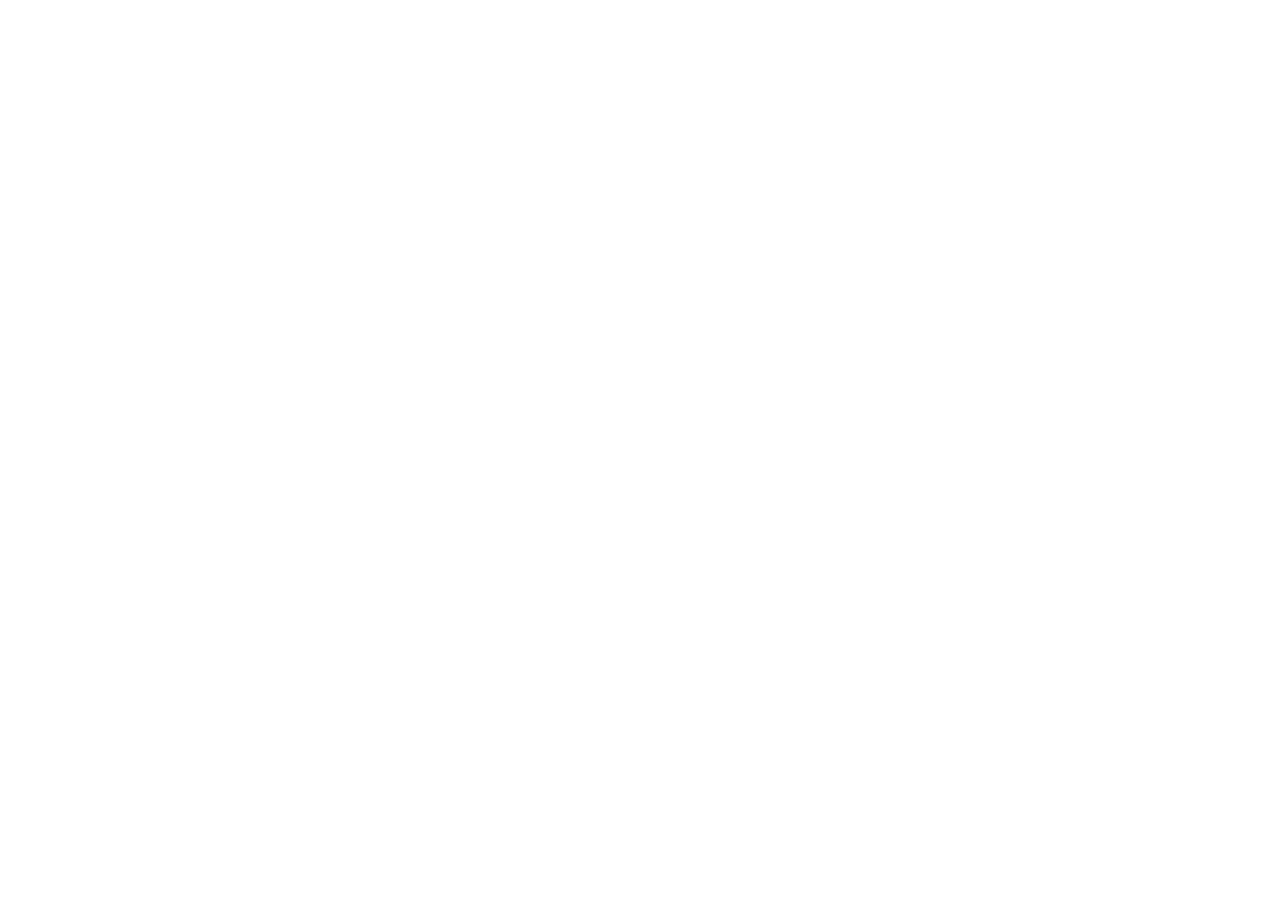
==== index.html @ 4b65d57a "Init" ====
<html>

<head>
    <title>Rust + WebAssembly (without a bundler)</title>
    <meta content="text/html;charset=utf-8" http-equiv="Content-Type" />
</head>

<body>
    <!-- Note the usage of `type=module` here as this is an ES6 module -->
    <script type="module" src="./index.js"></script>
</body>

</html>
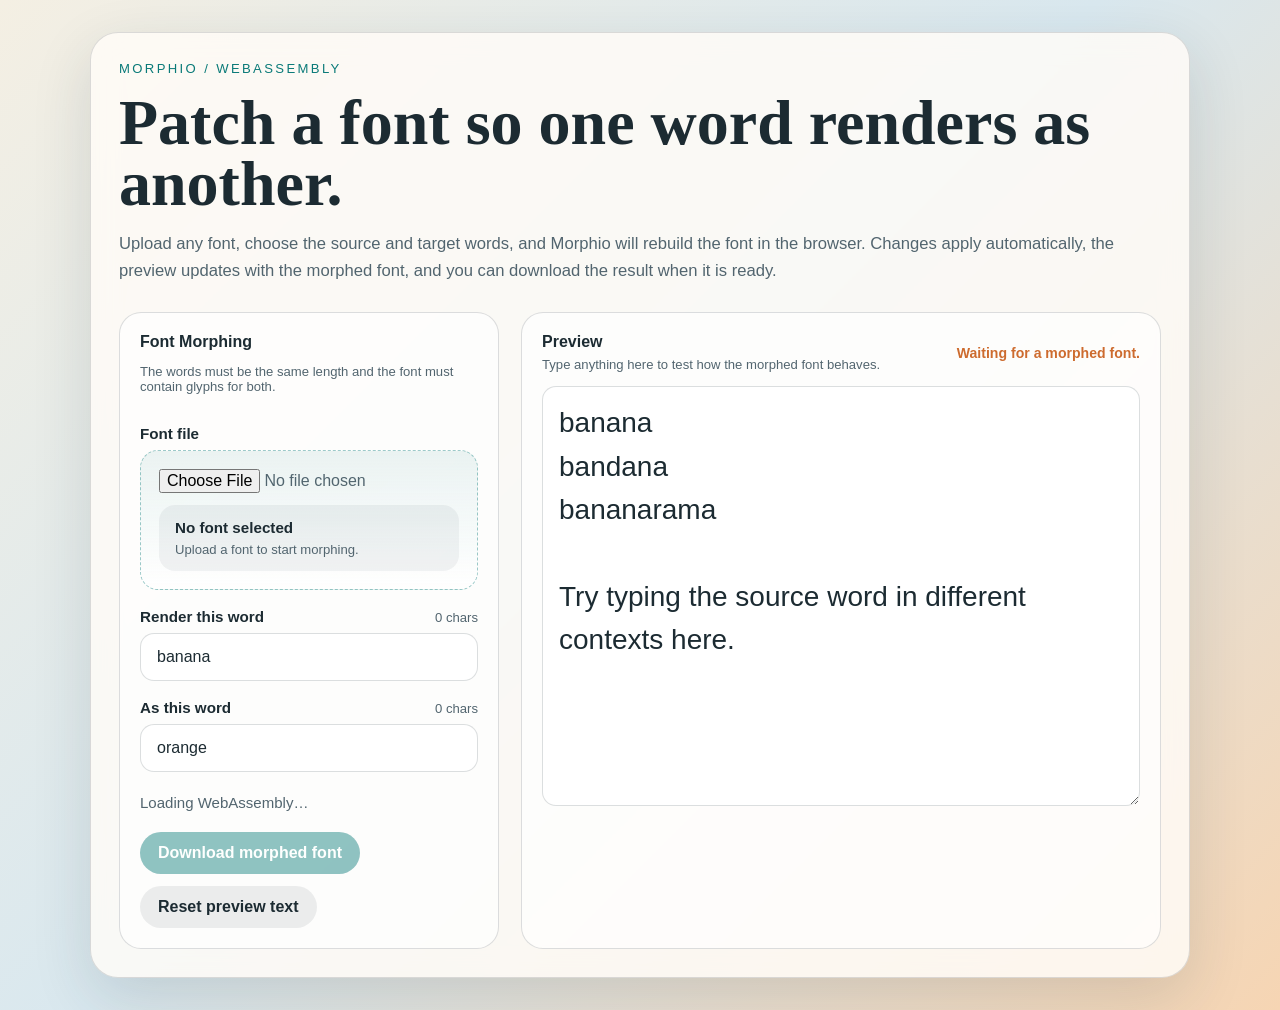
==== commit 80d0a9f7: "feat: Web" ====
--- a/index.html
+++ b/index.html
@@ -1,13 +1,420 @@
-<html>
-
-<head>
-    <title>Rust + WebAssembly (without a bundler)</title>
-    <meta content="text/html;charset=utf-8" http-equiv="Content-Type" />
-</head>
-
-<body>
-    <!-- Note the usage of `type=module` here as this is an ES6 module -->
-    <script type="module" src="./index.js"></script>
-</body>
-
+<!doctype html>
+<html lang="en">
+    <head>
+        <meta charset="utf-8" />
+        <meta name="viewport" content="width=device-width, initial-scale=1" />
+        <title>Morphio</title>
+        <style>
+            :root {
+                --bg: linear-gradient(
+                    135deg,
+                    #f4efe3 0%,
+                    #d9e8ef 48%,
+                    #f6d5b3 100%
+                );
+                --panel: rgba(255, 252, 247, 0.84);
+                --panel-border: rgba(37, 52, 61, 0.16);
+                --text: #1c2b32;
+                --muted: #52656f;
+                --accent: #0a7a78;
+                --accent-strong: #065a59;
+                --warm: #cd6b2e;
+                --shadow: 0 20px 60px rgba(34, 50, 57, 0.14);
+            }
+
+            * {
+                box-sizing: border-box;
+            }
+
+            body {
+                margin: 0;
+                min-height: 100vh;
+                font-family: "IBM Plex Sans", "Segoe UI", sans-serif;
+                color: var(--text);
+                background: var(--bg);
+            }
+
+            .page {
+                width: min(1100px, calc(100vw - 32px));
+                margin: 32px auto;
+                padding: 28px;
+                border: 1px solid var(--panel-border);
+                border-radius: 28px;
+                background: var(--panel);
+                box-shadow: var(--shadow);
+                backdrop-filter: blur(14px);
+            }
+
+            .hero {
+                display: grid;
+                gap: 16px;
+                margin-bottom: 28px;
+            }
+
+            .eyebrow {
+                margin: 0;
+                font-size: 0.82rem;
+                letter-spacing: 0.18em;
+                text-transform: uppercase;
+                color: var(--accent);
+            }
+
+            h1 {
+                margin: 0;
+                font-size: clamp(2.4rem, 5vw, 4.5rem);
+                line-height: 0.96;
+                font-family: "Iowan Old Style", "Palatino Linotype", serif;
+                font-weight: 700;
+            }
+
+            .summary {
+                margin: 0;
+                font-size: 1.04rem;
+                line-height: 1.6;
+                color: var(--muted);
+            }
+
+            .grid {
+                display: grid;
+                grid-template-columns: minmax(280px, 380px) minmax(0, 1fr);
+                gap: 22px;
+            }
+
+            .card {
+                border: 1px solid var(--panel-border);
+                border-radius: 22px;
+                background: rgba(255, 255, 255, 0.62);
+                padding: 20px;
+                min-width: 0;
+            }
+
+            .controls {
+                display: grid;
+                gap: 18px;
+            }
+
+            .section-title {
+                margin: 0 0 6px;
+                font-size: 1rem;
+                font-weight: 700;
+            }
+
+            .field {
+                display: grid;
+                gap: 8px;
+            }
+
+            .label-row {
+                display: flex;
+                justify-content: space-between;
+                align-items: baseline;
+                gap: 12px;
+            }
+
+            label {
+                font-size: 0.95rem;
+                font-weight: 600;
+            }
+
+            .hint {
+                font-size: 0.82rem;
+                color: var(--muted);
+            }
+
+            input[type="text"],
+            textarea {
+                width: 100%;
+                border: 1px solid rgba(32, 49, 56, 0.16);
+                border-radius: 14px;
+                padding: 14px 16px;
+                background: rgba(255, 255, 255, 0.92);
+                color: var(--text);
+                font: inherit;
+            }
+
+            input[type="text"]:focus,
+            textarea:focus {
+                outline: 2px solid rgba(10, 122, 120, 0.22);
+                border-color: rgba(10, 122, 120, 0.5);
+            }
+
+            .file-picker {
+                position: relative;
+                display: grid;
+                gap: 12px;
+                padding: 18px;
+                border: 1px dashed rgba(10, 122, 120, 0.4);
+                border-radius: 18px;
+                background: linear-gradient(
+                    180deg,
+                    rgba(10, 122, 120, 0.08),
+                    rgba(255, 255, 255, 0.8)
+                );
+            }
+
+            .file-picker input[type="file"] {
+                width: 100%;
+                font: inherit;
+                color: var(--muted);
+            }
+
+            .meta {
+                display: grid;
+                gap: 6px;
+                padding: 14px 16px;
+                border-radius: 16px;
+                background: rgba(13, 35, 44, 0.05);
+            }
+
+            .meta strong {
+                font-size: 0.95rem;
+            }
+
+            .status {
+                display: flex;
+                align-items: center;
+                gap: 10px;
+                min-height: 24px;
+                font-size: 0.94rem;
+                color: var(--muted);
+            }
+
+            .status[data-state="error"] {
+                color: #a23819;
+            }
+
+            .status[data-state="ready"] {
+                color: var(--accent-strong);
+            }
+
+            .spinner {
+                width: 16px;
+                height: 16px;
+                border: 2px solid rgba(10, 122, 120, 0.18);
+                border-top-color: var(--accent);
+                border-radius: 50%;
+                animation: spin 0.8s linear infinite;
+                display: none;
+            }
+
+            .status[data-busy="true"] .spinner {
+                display: inline-block;
+            }
+
+            .actions {
+                display: flex;
+                gap: 12px;
+                flex-wrap: wrap;
+            }
+
+            button {
+                appearance: none;
+                border: none;
+                border-radius: 999px;
+                padding: 12px 18px;
+                font: inherit;
+                font-weight: 700;
+                cursor: pointer;
+                transition:
+                    transform 120ms ease,
+                    opacity 120ms ease,
+                    background-color 120ms ease;
+            }
+
+            button:hover:not(:disabled) {
+                transform: translateY(-1px);
+            }
+
+            button:disabled {
+                opacity: 0.45;
+                cursor: not-allowed;
+            }
+
+            .primary {
+                background: var(--accent);
+                color: #fff;
+            }
+
+            .secondary {
+                background: rgba(28, 43, 50, 0.08);
+                color: var(--text);
+            }
+
+            .preview-header {
+                display: flex;
+                justify-content: space-between;
+                align-items: center;
+                gap: 12px;
+                margin-bottom: 14px;
+            }
+
+            .preview-note {
+                font-size: 0.88rem;
+                color: var(--warm);
+                font-weight: 600;
+            }
+
+            #preview {
+                min-height: 420px;
+                resize: vertical;
+                line-height: 1.55;
+                font-size: 28px;
+                transition:
+                    box-shadow 180ms ease,
+                    background-color 180ms ease;
+            }
+
+            #preview.ready {
+                box-shadow: inset 0 0 0 1px rgba(10, 122, 120, 0.16);
+                background: rgba(252, 255, 253, 0.96);
+            }
+
+            @keyframes spin {
+                to {
+                    transform: rotate(360deg);
+                }
+            }
+
+            @media (max-width: 860px) {
+                .page {
+                    width: min(100vw, calc(100vw - 16px));
+                    margin: 8px auto;
+                    padding: 18px;
+                    border-radius: 22px;
+                }
+
+                .grid {
+                    grid-template-columns: 1fr;
+                }
+
+                #preview {
+                    min-height: 320px;
+                    font-size: 24px;
+                }
+            }
+        </style>
+    </head>
+    <body>
+        <main class="page">
+            <section class="hero">
+                <p class="eyebrow">Morphio / WebAssembly</p>
+                <h1>Patch a font so one word renders as another.</h1>
+                <p class="summary">
+                    Upload any font, choose the source and target words, and
+                    Morphio will rebuild the font in the browser. Changes apply
+                    automatically, the preview updates with the morphed font,
+                    and you can download the result when it is ready.
+                </p>
+            </section>
+
+            <section class="grid">
+                <aside class="card controls">
+                    <div>
+                        <h2 class="section-title">Font Morphing</h2>
+                        <p class="hint">
+                            The words must be the same length and the font must
+                            contain glyphs for both.
+                        </p>
+                    </div>
+
+                    <div class="field">
+                        <label for="font-file">Font file</label>
+                        <div class="file-picker">
+                            <input
+                                id="font-file"
+                                type="file"
+                                accept=".ttf,.otf,.ttc,.woff,.woff2,font/*"
+                            />
+                            <div class="meta">
+                                <strong id="font-name">No font selected</strong>
+                                <span id="font-meta" class="hint"
+                                    >Upload a font to start morphing.</span
+                                >
+                            </div>
+                        </div>
+                    </div>
+
+                    <div class="field">
+                        <div class="label-row">
+                            <label for="from-word">Render this word</label>
+                            <span id="from-count" class="hint">0 chars</span>
+                        </div>
+                        <input
+                            id="from-word"
+                            type="text"
+                            value="banana"
+                            spellcheck="false"
+                            autocomplete="off"
+                        />
+                    </div>
+
+                    <div class="field">
+                        <div class="label-row">
+                            <label for="to-word">As this word</label>
+                            <span id="to-count" class="hint">0 chars</span>
+                        </div>
+                        <input
+                            id="to-word"
+                            type="text"
+                            value="orange"
+                            spellcheck="false"
+                            autocomplete="off"
+                        />
+                    </div>
+
+                    <div
+                        id="status"
+                        class="status"
+                        data-state="idle"
+                        data-busy="false"
+                    >
+                        <span class="spinner" aria-hidden="true"></span>
+                        <span id="status-text">Loading WebAssembly…</span>
+                    </div>
+
+                    <div class="actions">
+                        <button
+                            id="download-button"
+                            class="primary"
+                            type="button"
+                            disabled
+                        >
+                            Download morphed font
+                        </button>
+                        <button
+                            id="reset-preview"
+                            class="secondary"
+                            type="button"
+                        >
+                            Reset preview text
+                        </button>
+                    </div>
+                </aside>
+
+                <section class="card">
+                    <div class="preview-header">
+                        <div>
+                            <h2 class="section-title">Preview</h2>
+                            <div class="hint">
+                                Type anything here to test how the morphed font
+                                behaves.
+                            </div>
+                        </div>
+                        <div id="preview-note" class="preview-note">
+                            Waiting for a morphed font.
+                        </div>
+                    </div>
+                    <textarea id="preview" spellcheck="false">
+banana
+bandana
+bananarama
+
+Try typing the source word in different contexts here.</textarea
+                    >
+                </section>
+            </section>
+        </main>
+
+        <script type="module" src="./index.js"></script>
+    </body>
 </html>
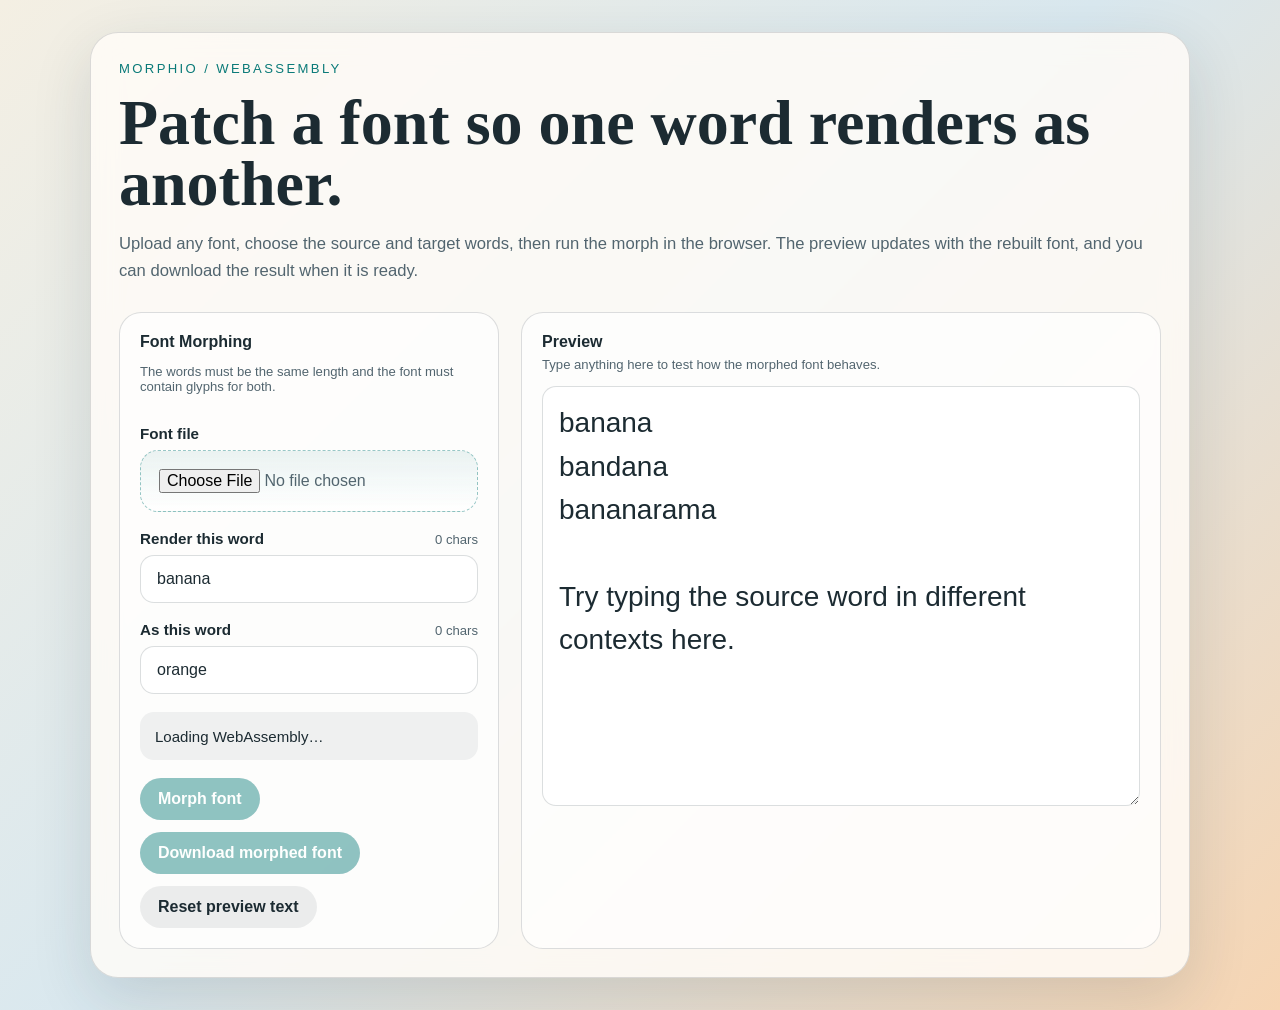
==== commit f0a1b105: "chore: Simplify" ====
--- a/index.html
+++ b/index.html
@@ -138,12 +138,18 @@
                 border-color: rgba(10, 122, 120, 0.5);
             }
 
-            .file-picker {
+            .file-container {
                 position: relative;
                 display: grid;
                 gap: 12px;
+            }
+
+            .file-container input[type="file"] {
+                width: 100%;
+                font: inherit;
+                color: var(--muted);
                 padding: 18px;
-                border: 1px dashed rgba(10, 122, 120, 0.4);
+                border: 1px dashed rgba(10, 122, 120, 0.42);
                 border-radius: 18px;
                 background: linear-gradient(
                     180deg,
@@ -152,39 +158,48 @@
                 );
             }
 
-            .file-picker input[type="file"] {
-                width: 100%;
-                font: inherit;
-                color: var(--muted);
-            }
-
             .meta {
-                display: grid;
-                gap: 6px;
-                padding: 14px 16px;
-                border-radius: 16px;
-                background: rgba(13, 35, 44, 0.05);
+                display: none;
+                padding: 0 16px;
+            }
+
+            .meta.ready {
+                display: grid;
             }
 
             .meta strong {
                 font-size: 0.95rem;
+                color: var(--accent-strong);
             }
 
             .status {
                 display: flex;
                 align-items: center;
                 gap: 10px;
-                min-height: 24px;
+                min-height: 48px;
+                padding: 12px 14px;
+                border-radius: 14px;
+                border: 1px solid transparent;
+                background: rgba(28, 43, 50, 0.06);
                 font-size: 0.94rem;
-                color: var(--muted);
+                color: var(--text);
             }
 
             .status[data-state="error"] {
                 color: #a23819;
+                background: rgba(162, 56, 25, 0.1);
+                border-color: rgba(162, 56, 25, 0.16);
             }
 
             .status[data-state="ready"] {
                 color: var(--accent-strong);
+                background: rgba(10, 122, 120, 0.1);
+                border-color: rgba(10, 122, 120, 0.16);
+            }
+
+            .status[data-state="loading"] {
+                background: rgba(205, 107, 46, 0.12);
+                border-color: rgba(205, 107, 46, 0.16);
             }
 
             .spinner {
@@ -242,16 +257,10 @@
 
             .preview-header {
                 display: flex;
-                justify-content: space-between;
-                align-items: center;
+                justify-content: flex-start;
+                align-items: flex-start;
                 gap: 12px;
                 margin-bottom: 14px;
-            }
-
-            .preview-note {
-                font-size: 0.88rem;
-                color: var(--warm);
-                font-weight: 600;
             }
 
             #preview {
@@ -300,10 +309,10 @@
                 <p class="eyebrow">Morphio / WebAssembly</p>
                 <h1>Patch a font so one word renders as another.</h1>
                 <p class="summary">
-                    Upload any font, choose the source and target words, and
-                    Morphio will rebuild the font in the browser. Changes apply
-                    automatically, the preview updates with the morphed font,
-                    and you can download the result when it is ready.
+                    Upload any font, choose the source and target words, then
+                    run the morph in the browser. The preview updates with the
+                    rebuilt font, and you can download the result when it is
+                    ready.
                 </p>
             </section>
 
@@ -319,17 +328,15 @@
 
                     <div class="field">
                         <label for="font-file">Font file</label>
-                        <div class="file-picker">
+                        <div class="file-container">
                             <input
                                 id="font-file"
                                 type="file"
                                 accept=".ttf,.otf,.ttc,.woff,.woff2,font/*"
                             />
-                            <div class="meta">
-                                <strong id="font-name">No font selected</strong>
-                                <span id="font-meta" class="hint"
-                                    >Upload a font to start morphing.</span
-                                >
+                            <div id="font-selection" class="meta">
+                                <strong id="font-name"></strong>
+                                <span id="font-meta" class="hint"></span>
                             </div>
                         </div>
                     </div>
@@ -373,6 +380,14 @@
                     </div>
 
                     <div class="actions">
+                        <button
+                            id="morph-button"
+                            class="primary"
+                            type="button"
+                            disabled
+                        >
+                            Morph font
+                        </button>
                         <button
                             id="download-button"
                             class="primary"
@@ -400,9 +415,6 @@
                                 behaves.
                             </div>
                         </div>
-                        <div id="preview-note" class="preview-note">
-                            Waiting for a morphed font.
-                        </div>
                     </div>
                     <textarea id="preview" spellcheck="false">
 banana
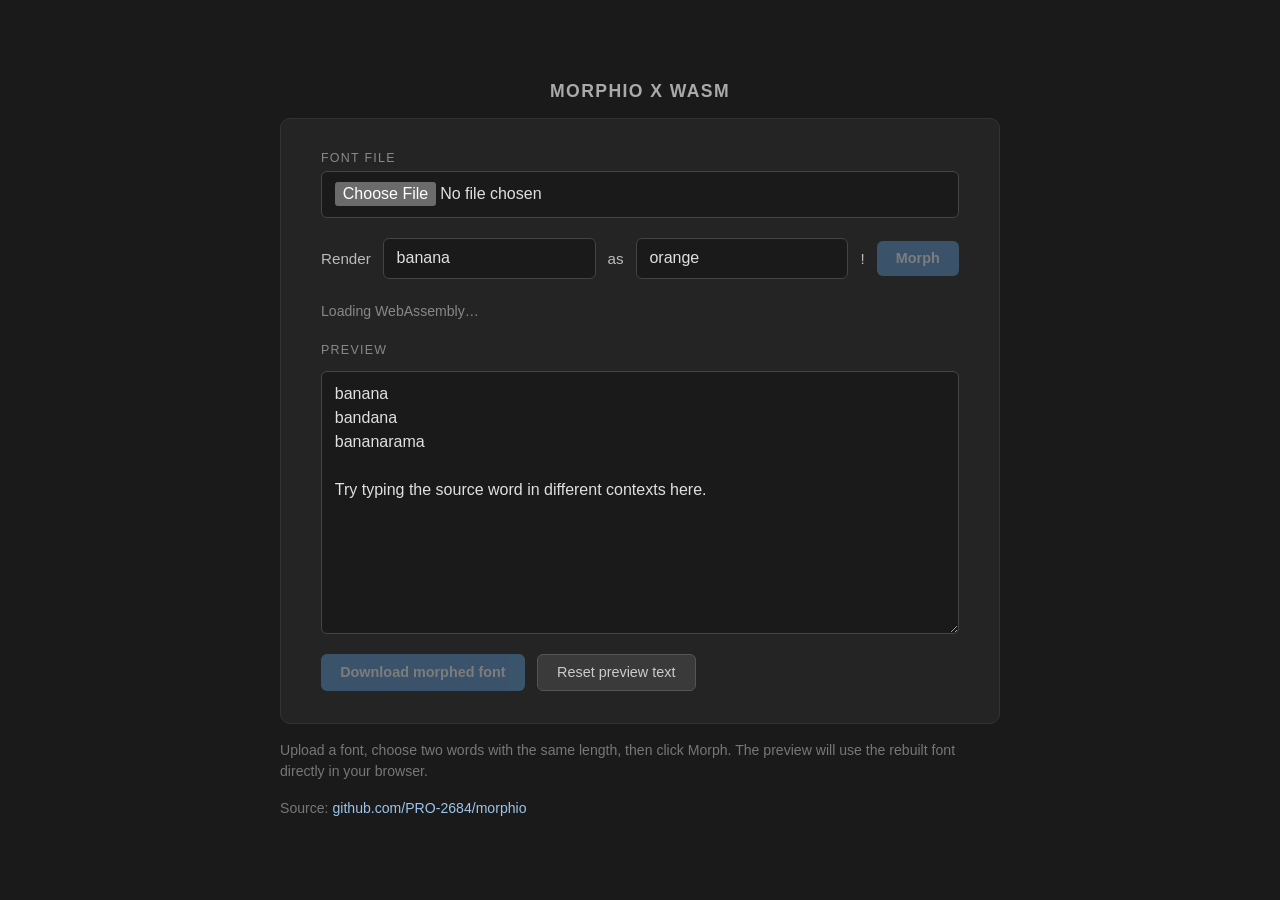
==== commit 7038b2ad: "chore: Simplify" ====
--- a/index.html
+++ b/index.html
@@ -1,431 +1,80 @@
 <!doctype html>
 <html lang="en">
     <head>
-        <meta charset="utf-8" />
-        <meta name="viewport" content="width=device-width, initial-scale=1" />
-        <title>Morphio</title>
-        <style>
-            :root {
-                --bg: linear-gradient(
-                    135deg,
-                    #f4efe3 0%,
-                    #d9e8ef 48%,
-                    #f6d5b3 100%
-                );
-                --panel: rgba(255, 252, 247, 0.84);
-                --panel-border: rgba(37, 52, 61, 0.16);
-                --text: #1c2b32;
-                --muted: #52656f;
-                --accent: #0a7a78;
-                --accent-strong: #065a59;
-                --warm: #cd6b2e;
-                --shadow: 0 20px 60px rgba(34, 50, 57, 0.14);
-            }
-
-            * {
-                box-sizing: border-box;
-            }
-
-            body {
-                margin: 0;
-                min-height: 100vh;
-                font-family: "IBM Plex Sans", "Segoe UI", sans-serif;
-                color: var(--text);
-                background: var(--bg);
-            }
-
-            .page {
-                width: min(1100px, calc(100vw - 32px));
-                margin: 32px auto;
-                padding: 28px;
-                border: 1px solid var(--panel-border);
-                border-radius: 28px;
-                background: var(--panel);
-                box-shadow: var(--shadow);
-                backdrop-filter: blur(14px);
-            }
-
-            .hero {
-                display: grid;
-                gap: 16px;
-                margin-bottom: 28px;
-            }
-
-            .eyebrow {
-                margin: 0;
-                font-size: 0.82rem;
-                letter-spacing: 0.18em;
-                text-transform: uppercase;
-                color: var(--accent);
-            }
-
-            h1 {
-                margin: 0;
-                font-size: clamp(2.4rem, 5vw, 4.5rem);
-                line-height: 0.96;
-                font-family: "Iowan Old Style", "Palatino Linotype", serif;
-                font-weight: 700;
-            }
-
-            .summary {
-                margin: 0;
-                font-size: 1.04rem;
-                line-height: 1.6;
-                color: var(--muted);
-            }
-
-            .grid {
-                display: grid;
-                grid-template-columns: minmax(280px, 380px) minmax(0, 1fr);
-                gap: 22px;
-            }
-
-            .card {
-                border: 1px solid var(--panel-border);
-                border-radius: 22px;
-                background: rgba(255, 255, 255, 0.62);
-                padding: 20px;
-                min-width: 0;
-            }
-
-            .controls {
-                display: grid;
-                gap: 18px;
-            }
-
-            .section-title {
-                margin: 0 0 6px;
-                font-size: 1rem;
-                font-weight: 700;
-            }
-
-            .field {
-                display: grid;
-                gap: 8px;
-            }
-
-            .label-row {
-                display: flex;
-                justify-content: space-between;
-                align-items: baseline;
-                gap: 12px;
-            }
-
-            label {
-                font-size: 0.95rem;
-                font-weight: 600;
-            }
-
-            .hint {
-                font-size: 0.82rem;
-                color: var(--muted);
-            }
-
-            input[type="text"],
-            textarea {
-                width: 100%;
-                border: 1px solid rgba(32, 49, 56, 0.16);
-                border-radius: 14px;
-                padding: 14px 16px;
-                background: rgba(255, 255, 255, 0.92);
-                color: var(--text);
-                font: inherit;
-            }
-
-            input[type="text"]:focus,
-            textarea:focus {
-                outline: 2px solid rgba(10, 122, 120, 0.22);
-                border-color: rgba(10, 122, 120, 0.5);
-            }
-
-            .file-container {
-                position: relative;
-                display: grid;
-                gap: 12px;
-            }
-
-            .file-container input[type="file"] {
-                width: 100%;
-                font: inherit;
-                color: var(--muted);
-                padding: 18px;
-                border: 1px dashed rgba(10, 122, 120, 0.42);
-                border-radius: 18px;
-                background: linear-gradient(
-                    180deg,
-                    rgba(10, 122, 120, 0.08),
-                    rgba(255, 255, 255, 0.8)
-                );
-            }
-
-            .meta {
-                display: none;
-                padding: 0 16px;
-            }
-
-            .meta.ready {
-                display: grid;
-            }
-
-            .meta strong {
-                font-size: 0.95rem;
-                color: var(--accent-strong);
-            }
-
-            .status {
-                display: flex;
-                align-items: center;
-                gap: 10px;
-                min-height: 48px;
-                padding: 12px 14px;
-                border-radius: 14px;
-                border: 1px solid transparent;
-                background: rgba(28, 43, 50, 0.06);
-                font-size: 0.94rem;
-                color: var(--text);
-            }
-
-            .status[data-state="error"] {
-                color: #a23819;
-                background: rgba(162, 56, 25, 0.1);
-                border-color: rgba(162, 56, 25, 0.16);
-            }
-
-            .status[data-state="ready"] {
-                color: var(--accent-strong);
-                background: rgba(10, 122, 120, 0.1);
-                border-color: rgba(10, 122, 120, 0.16);
-            }
-
-            .status[data-state="loading"] {
-                background: rgba(205, 107, 46, 0.12);
-                border-color: rgba(205, 107, 46, 0.16);
-            }
-
-            .spinner {
-                width: 16px;
-                height: 16px;
-                border: 2px solid rgba(10, 122, 120, 0.18);
-                border-top-color: var(--accent);
-                border-radius: 50%;
-                animation: spin 0.8s linear infinite;
-                display: none;
-            }
-
-            .status[data-busy="true"] .spinner {
-                display: inline-block;
-            }
-
-            .actions {
-                display: flex;
-                gap: 12px;
-                flex-wrap: wrap;
-            }
-
-            button {
-                appearance: none;
-                border: none;
-                border-radius: 999px;
-                padding: 12px 18px;
-                font: inherit;
-                font-weight: 700;
-                cursor: pointer;
-                transition:
-                    transform 120ms ease,
-                    opacity 120ms ease,
-                    background-color 120ms ease;
-            }
-
-            button:hover:not(:disabled) {
-                transform: translateY(-1px);
-            }
-
-            button:disabled {
-                opacity: 0.45;
-                cursor: not-allowed;
-            }
-
-            .primary {
-                background: var(--accent);
-                color: #fff;
-            }
-
-            .secondary {
-                background: rgba(28, 43, 50, 0.08);
-                color: var(--text);
-            }
-
-            .preview-header {
-                display: flex;
-                justify-content: flex-start;
-                align-items: flex-start;
-                gap: 12px;
-                margin-bottom: 14px;
-            }
-
-            #preview {
-                min-height: 420px;
-                resize: vertical;
-                line-height: 1.55;
-                font-size: 28px;
-                transition:
-                    box-shadow 180ms ease,
-                    background-color 180ms ease;
-            }
-
-            #preview.ready {
-                box-shadow: inset 0 0 0 1px rgba(10, 122, 120, 0.16);
-                background: rgba(252, 255, 253, 0.96);
-            }
-
-            @keyframes spin {
-                to {
-                    transform: rotate(360deg);
-                }
-            }
-
-            @media (max-width: 860px) {
-                .page {
-                    width: min(100vw, calc(100vw - 16px));
-                    margin: 8px auto;
-                    padding: 18px;
-                    border-radius: 22px;
-                }
-
-                .grid {
-                    grid-template-columns: 1fr;
-                }
-
-                #preview {
-                    min-height: 320px;
-                    font-size: 24px;
-                }
-            }
-        </style>
+        <meta charset="UTF-8" />
+        <meta name="viewport" content="width=device-width, initial-scale=1.0" />
+        <title>Morphio x WASM</title>
+        <link rel="stylesheet" href="style.css" />
     </head>
     <body>
-        <main class="page">
-            <section class="hero">
-                <p class="eyebrow">Morphio / WebAssembly</p>
-                <h1>Patch a font so one word renders as another.</h1>
-                <p class="summary">
-                    Upload any font, choose the source and target words, then
-                    run the morph in the browser. The preview updates with the
-                    rebuilt font, and you can download the result when it is
-                    ready.
-                </p>
-            </section>
+        <h1>Morphio x WASM</h1>
 
-            <section class="grid">
-                <aside class="card controls">
-                    <div>
-                        <h2 class="section-title">Font Morphing</h2>
-                        <p class="hint">
-                            The words must be the same length and the font must
-                            contain glyphs for both.
-                        </p>
-                    </div>
+        <div class="card">
+            <div>
+                <label for="font-file">Font File</label>
+                <input
+                    id="font-file"
+                    type="file"
+                    accept=".ttf,.otf,.ttc,.woff,.woff2,font/*"
+                />
+            </div>
 
-                    <div class="field">
-                        <label for="font-file">Font file</label>
-                        <div class="file-container">
-                            <input
-                                id="font-file"
-                                type="file"
-                                accept=".ttf,.otf,.ttc,.woff,.woff2,font/*"
-                            />
-                            <div id="font-selection" class="meta">
-                                <strong id="font-name"></strong>
-                                <span id="font-meta" class="hint"></span>
-                            </div>
-                        </div>
-                    </div>
+            <div class="row morph-row">
+                <span class="inline-label">Render</span>
+                <input
+                    id="from-word"
+                    class="word-input"
+                    type="text"
+                    value="banana"
+                    spellcheck="false"
+                    autocomplete="off"
+                />
+                <span class="inline-label">as</span>
+                <input
+                    id="to-word"
+                    class="word-input"
+                    type="text"
+                    value="orange"
+                    spellcheck="false"
+                    autocomplete="off"
+                />
+                <span class="inline-label">!</span>
+                <button id="morph-button" disabled>Morph</button>
+            </div>
 
-                    <div class="field">
-                        <div class="label-row">
-                            <label for="from-word">Render this word</label>
-                            <span id="from-count" class="hint">0 chars</span>
-                        </div>
-                        <input
-                            id="from-word"
-                            type="text"
-                            value="banana"
-                            spellcheck="false"
-                            autocomplete="off"
-                        />
-                    </div>
+            <div id="status" class="status" data-state="idle" data-busy="false">
+                <span class="spinner" aria-hidden="true"></span>
+                <span id="status-text">Loading WebAssembly…</span>
+            </div>
 
-                    <div class="field">
-                        <div class="label-row">
-                            <label for="to-word">As this word</label>
-                            <span id="to-count" class="hint">0 chars</span>
-                        </div>
-                        <input
-                            id="to-word"
-                            type="text"
-                            value="orange"
-                            spellcheck="false"
-                            autocomplete="off"
-                        />
-                    </div>
-
-                    <div
-                        id="status"
-                        class="status"
-                        data-state="idle"
-                        data-busy="false"
-                    >
-                        <span class="spinner" aria-hidden="true"></span>
-                        <span id="status-text">Loading WebAssembly…</span>
-                    </div>
-
-                    <div class="actions">
-                        <button
-                            id="morph-button"
-                            class="primary"
-                            type="button"
-                            disabled
-                        >
-                            Morph font
-                        </button>
-                        <button
-                            id="download-button"
-                            class="primary"
-                            type="button"
-                            disabled
-                        >
-                            Download morphed font
-                        </button>
-                        <button
-                            id="reset-preview"
-                            class="secondary"
-                            type="button"
-                        >
-                            Reset preview text
-                        </button>
-                    </div>
-                </aside>
-
-                <section class="card">
-                    <div class="preview-header">
-                        <div>
-                            <h2 class="section-title">Preview</h2>
-                            <div class="hint">
-                                Type anything here to test how the morphed font
-                                behaves.
-                            </div>
-                        </div>
-                    </div>
-                    <textarea id="preview" spellcheck="false">
+            <div class="output-area">
+                <label for="preview">Preview</label>
+                <textarea id="preview" spellcheck="false" rows="10">
 banana
 bandana
 bananarama
 
 Try typing the source word in different contexts here.</textarea
-                    >
-                </section>
-            </section>
-        </main>
+                >
+            </div>
+
+            <div class="actions">
+                <button id="download-button" disabled>Download morphed font</button>
+                <button id="reset-preview" class="secondary">Reset preview text</button>
+            </div>
+        </div>
+
+        <p class="help">
+            Upload a font, choose two words with the same length, then click
+            Morph. The preview will use the rebuilt font directly in your
+            browser.
+        </p>
+        <p class="help">
+            Source:
+            <a href="https://github.com/PRO-2684/morphio" target="_blank" rel="noreferrer"
+                >github.com/PRO-2684/morphio</a
+            >
+        </p>
 
         <script type="module" src="./index.js"></script>
     </body>
--- a/style.css
+++ b/style.css
@@ -0,0 +1,221 @@
+*,
+*::before,
+*::after {
+    box-sizing: border-box;
+    margin: 0;
+    padding: 0;
+}
+
+body {
+    color-scheme: dark;
+    min-height: 100vh;
+    display: flex;
+    flex-direction: column;
+    align-items: center;
+    justify-content: center;
+    gap: 1rem;
+    background: #1a1a1a;
+    color: #e0e0e0;
+    font-family: sans-serif;
+    padding: 2rem;
+}
+
+h1 {
+    font-size: 1.1rem;
+    font-weight: 600;
+    letter-spacing: 0.08em;
+    text-transform: uppercase;
+    color: #aaa;
+}
+
+.card {
+    background: #242424;
+    border: 1px solid #333;
+    border-radius: 10px;
+    padding: 2rem 2.5rem;
+    display: flex;
+    flex-direction: column;
+    gap: 1.25rem;
+    width: 100%;
+    max-width: 720px;
+}
+
+label {
+    font-size: 0.78rem;
+    text-transform: uppercase;
+    letter-spacing: 0.1em;
+    color: #888;
+    display: block;
+    margin-bottom: 0.4rem;
+}
+
+input[type="file"],
+input[type="text"],
+textarea {
+    width: 100%;
+    padding: 0.65rem 0.8rem;
+    background: #1a1a1a;
+    border: 1px solid #444;
+    border-radius: 6px;
+    color: #e0e0e0;
+    font-size: 1rem;
+    outline: none;
+    transition: border-color 0.15s;
+    font-family: inherit;
+}
+
+input[type="text"]:focus,
+textarea:focus,
+input[type="file"]:focus {
+    border-color: #5b9bd5;
+}
+
+textarea {
+    resize: vertical;
+    line-height: 1.5;
+}
+
+.row {
+    display: flex;
+    gap: 0.75rem;
+    flex-wrap: wrap;
+    align-items: center;
+}
+
+.morph-row {
+    justify-content: flex-start;
+}
+
+.inline-label {
+    color: #bbb;
+    font-size: 0.95rem;
+    white-space: nowrap;
+}
+
+.word-input {
+    flex: 1 1 140px;
+    min-width: 0;
+}
+
+.status {
+    display: flex;
+    align-items: center;
+    gap: 0.6rem;
+    min-height: 24px;
+    font-size: 0.88rem;
+    color: #888;
+}
+
+.status[data-state="ready"] {
+    color: #7fc6a4;
+}
+
+.status[data-state="error"] {
+    color: #d88972;
+}
+
+.spinner {
+    width: 14px;
+    height: 14px;
+    border: 2px solid #444;
+    border-top-color: #5b9bd5;
+    border-radius: 50%;
+    animation: spin 0.8s linear infinite;
+    display: none;
+}
+
+.status[data-busy="true"] .spinner {
+    display: inline-block;
+}
+
+.output-area {
+    display: flex;
+    flex-direction: column;
+    gap: 0.5rem;
+}
+
+.actions {
+    display: flex;
+    gap: 0.75rem;
+    flex-wrap: wrap;
+}
+
+button {
+    padding: 0.6rem 1.2rem;
+    border: none;
+    border-radius: 6px;
+    font-size: 0.9rem;
+    cursor: pointer;
+    transition:
+        filter 0.15s,
+        opacity 0.15s;
+    background: #5b9bd5;
+    color: #fff;
+    font-weight: 600;
+}
+
+button.secondary {
+    background: #3a3a3a;
+    color: #ccc;
+    border: 1px solid #555;
+    font-weight: 400;
+}
+
+button:hover:not(:disabled) {
+    filter: brightness(1.15);
+}
+
+button:active:not(:disabled) {
+    filter: brightness(0.9);
+}
+
+button:disabled {
+    opacity: 0.4;
+    cursor: default;
+}
+
+.help {
+    width: 100%;
+    max-width: 720px;
+    color: #777;
+    font-size: 0.88rem;
+    line-height: 1.5;
+}
+
+.help a {
+    color: #9cc4eb;
+    text-decoration: none;
+}
+
+.help a:hover {
+    text-decoration: underline;
+}
+
+@keyframes spin {
+    to {
+        transform: rotate(360deg);
+    }
+}
+
+@media (max-width: 640px) {
+    body {
+        justify-content: flex-start;
+        padding: 1rem;
+    }
+
+    .card {
+        padding: 1.2rem;
+    }
+
+    .morph-row {
+        align-items: stretch;
+    }
+
+    .morph-row button {
+        width: 100%;
+    }
+
+    .actions button {
+        width: 100%;
+    }
+}
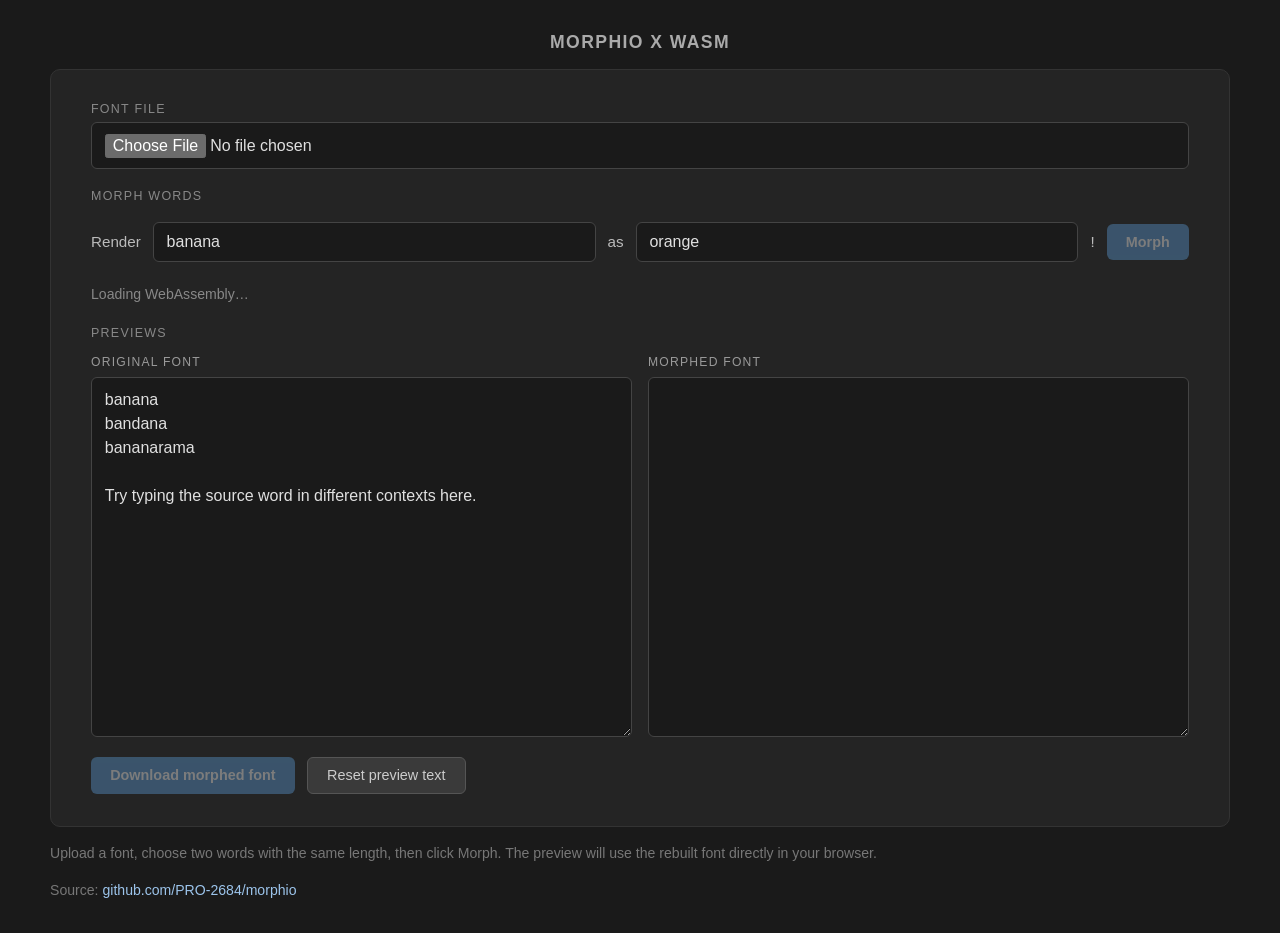
==== commit c62d9a07: "feat: Side-by-side comparison" ====
--- a/index.html
+++ b/index.html
@@ -20,6 +20,7 @@
             </div>
 
             <div class="row morph-row">
+                <label>Morph Words</label>
                 <span class="inline-label">Render</span>
                 <input
                     id="from-word"
@@ -48,19 +49,41 @@
             </div>
 
             <div class="output-area">
-                <label for="preview">Preview</label>
-                <textarea id="preview" spellcheck="false" rows="10">
+                <label for="source-preview">Previews</label>
+                <div class="preview-grid">
+                    <div class="preview-pane">
+                        <div class="preview-title">Original font</div>
+                        <textarea
+                            id="source-preview"
+                            spellcheck="false"
+                            rows="14"
+                        >
 banana
 bandana
 bananarama
 
 Try typing the source word in different contexts here.</textarea
-                >
+                        >
+                    </div>
+                    <div class="preview-pane">
+                        <div class="preview-title">Morphed font</div>
+                        <textarea
+                            id="morphed-preview"
+                            spellcheck="false"
+                            rows="14"
+                            readonly
+                        ></textarea>
+                    </div>
+                </div>
             </div>
 
             <div class="actions">
-                <button id="download-button" disabled>Download morphed font</button>
-                <button id="reset-preview" class="secondary">Reset preview text</button>
+                <button id="download-button" disabled>
+                    Download morphed font
+                </button>
+                <button id="reset-preview" class="secondary">
+                    Reset preview text
+                </button>
             </div>
         </div>
 
@@ -71,7 +94,10 @@
         </p>
         <p class="help">
             Source:
-            <a href="https://github.com/PRO-2684/morphio" target="_blank" rel="noreferrer"
+            <a
+                href="https://github.com/PRO-2684/morphio"
+                target="_blank"
+                rel="noreferrer"
                 >github.com/PRO-2684/morphio</a
             >
         </p>
--- a/style.css
+++ b/style.css
@@ -37,7 +37,7 @@
     flex-direction: column;
     gap: 1.25rem;
     width: 100%;
-    max-width: 720px;
+    max-width: 1180px;
 }
 
 label {
@@ -47,6 +47,7 @@
     color: #888;
     display: block;
     margin-bottom: 0.4rem;
+    width: 100%;
 }
 
 input[type="file"],
@@ -73,6 +74,7 @@
 textarea {
     resize: vertical;
     line-height: 1.5;
+    min-height: 360px;
 }
 
 .row {
@@ -132,6 +134,25 @@
     display: flex;
     flex-direction: column;
     gap: 0.5rem;
+}
+
+.preview-grid {
+    display: grid;
+    grid-template-columns: repeat(2, minmax(0, 1fr));
+    gap: 1rem;
+}
+
+.preview-pane {
+    display: flex;
+    flex-direction: column;
+    gap: 0.5rem;
+}
+
+.preview-title {
+    color: #9a9a9a;
+    font-size: 0.76rem;
+    letter-spacing: 0.1em;
+    text-transform: uppercase;
 }
 
 .actions {
@@ -176,7 +197,7 @@
 
 .help {
     width: 100%;
-    max-width: 720px;
+    max-width: 1180px;
     color: #777;
     font-size: 0.88rem;
     line-height: 1.5;
@@ -218,4 +239,8 @@
     .actions button {
         width: 100%;
     }
-}
+
+    .preview-grid {
+        grid-template-columns: 1fr;
+    }
+}
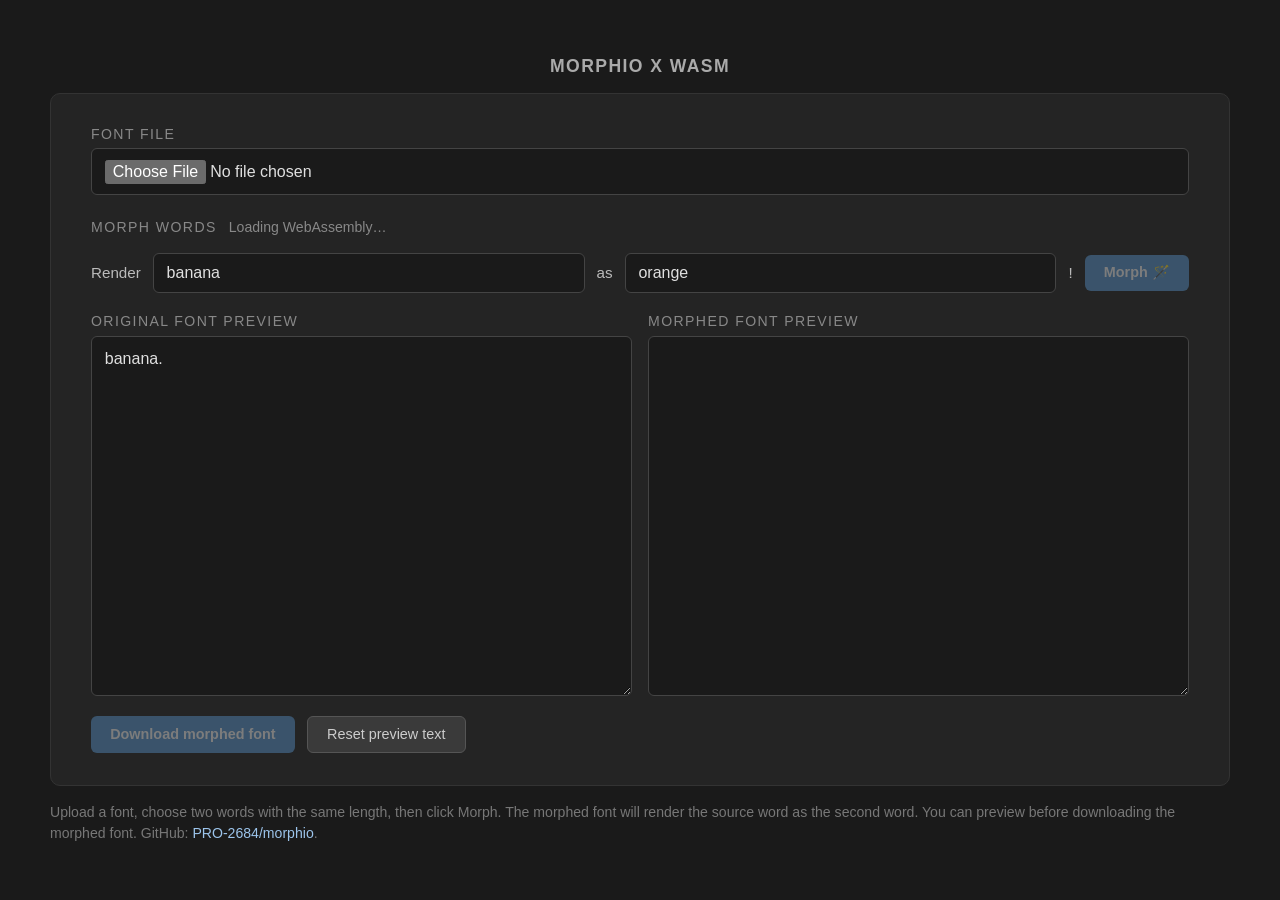
==== commit 57a4a4b4: "chore: Compact layout" ====
--- a/index.html
+++ b/index.html
@@ -20,7 +20,18 @@
             </div>
 
             <div class="row morph-row">
-                <label>Morph Words</label>
+                <div class="morph-heading">
+                    <label>Morph Words</label>
+                    <div
+                        id="status"
+                        class="status"
+                        data-state="idle"
+                        data-busy="false"
+                    >
+                        <span class="spinner" aria-hidden="true"></span>
+                        <span id="status-text">Loading WebAssembly…</span>
+                    </div>
+                </div>
                 <span class="inline-label">Render</span>
                 <input
                     id="from-word"
@@ -40,37 +51,26 @@
                     autocomplete="off"
                 />
                 <span class="inline-label">!</span>
-                <button id="morph-button" disabled>Morph</button>
-            </div>
-
-            <div id="status" class="status" data-state="idle" data-busy="false">
-                <span class="spinner" aria-hidden="true"></span>
-                <span id="status-text">Loading WebAssembly…</span>
+                <button id="morph-button" disabled>Morph 🪄</button>
             </div>
 
             <div class="output-area">
-                <label for="source-preview">Previews</label>
                 <div class="preview-grid">
                     <div class="preview-pane">
-                        <div class="preview-title">Original font</div>
-                        <textarea
-                            id="source-preview"
-                            spellcheck="false"
-                            rows="14"
+                        <label for="source-preview"
+                            >Original font preview</label
                         >
-banana
-bandana
-bananarama
-
-Try typing the source word in different contexts here.</textarea
+                        <textarea id="source-preview" spellcheck="false">
+banana.</textarea
                         >
                     </div>
                     <div class="preview-pane">
-                        <div class="preview-title">Morphed font</div>
+                        <label for="morphed-preview"
+                            >Morphed font preview</label
+                        >
                         <textarea
                             id="morphed-preview"
                             spellcheck="false"
-                            rows="14"
                             readonly
                         ></textarea>
                     </div>
@@ -89,17 +89,9 @@
 
         <p class="help">
             Upload a font, choose two words with the same length, then click
-            Morph. The preview will use the rebuilt font directly in your
-            browser.
-        </p>
-        <p class="help">
-            Source:
-            <a
-                href="https://github.com/PRO-2684/morphio"
-                target="_blank"
-                rel="noreferrer"
-                >github.com/PRO-2684/morphio</a
-            >
+            Morph. The morphed font will render the source word as the
+            second word. You can preview before downloading the morphed
+            font. GitHub: <a href="https://github.com/PRO-2684/morphio" target="_blank">PRO-2684/morphio</a>.
         </p>
 
         <script type="module" src="./index.js"></script>
--- a/style.css
+++ b/style.css
@@ -41,13 +41,12 @@
 }
 
 label {
-    font-size: 0.78rem;
+    font-size: 0.88rem;
     text-transform: uppercase;
     letter-spacing: 0.1em;
     color: #888;
     display: block;
     margin-bottom: 0.4rem;
-    width: 100%;
 }
 
 input[type="file"],
@@ -88,6 +87,19 @@
     justify-content: flex-start;
 }
 
+.morph-heading {
+    display: flex;
+    align-items: center;
+    gap: 0.75rem;
+    flex: 1 1 100%;
+    margin-bottom: 0.1rem;
+}
+
+.morph-heading label {
+    width: auto;
+    margin-bottom: 0;
+}
+
 .inline-label {
     color: #bbb;
     font-size: 0.95rem;
@@ -106,6 +118,7 @@
     min-height: 24px;
     font-size: 0.88rem;
     color: #888;
+    width: auto;
 }
 
 .status[data-state="ready"] {
@@ -145,14 +158,6 @@
 .preview-pane {
     display: flex;
     flex-direction: column;
-    gap: 0.5rem;
-}
-
-.preview-title {
-    color: #9a9a9a;
-    font-size: 0.76rem;
-    letter-spacing: 0.1em;
-    text-transform: uppercase;
 }
 
 .actions {
@@ -232,6 +237,12 @@
         align-items: stretch;
     }
 
+    .morph-heading {
+        flex-direction: column;
+        align-items: flex-start;
+        gap: 0.3rem;
+    }
+
     .morph-row button {
         width: 100%;
     }
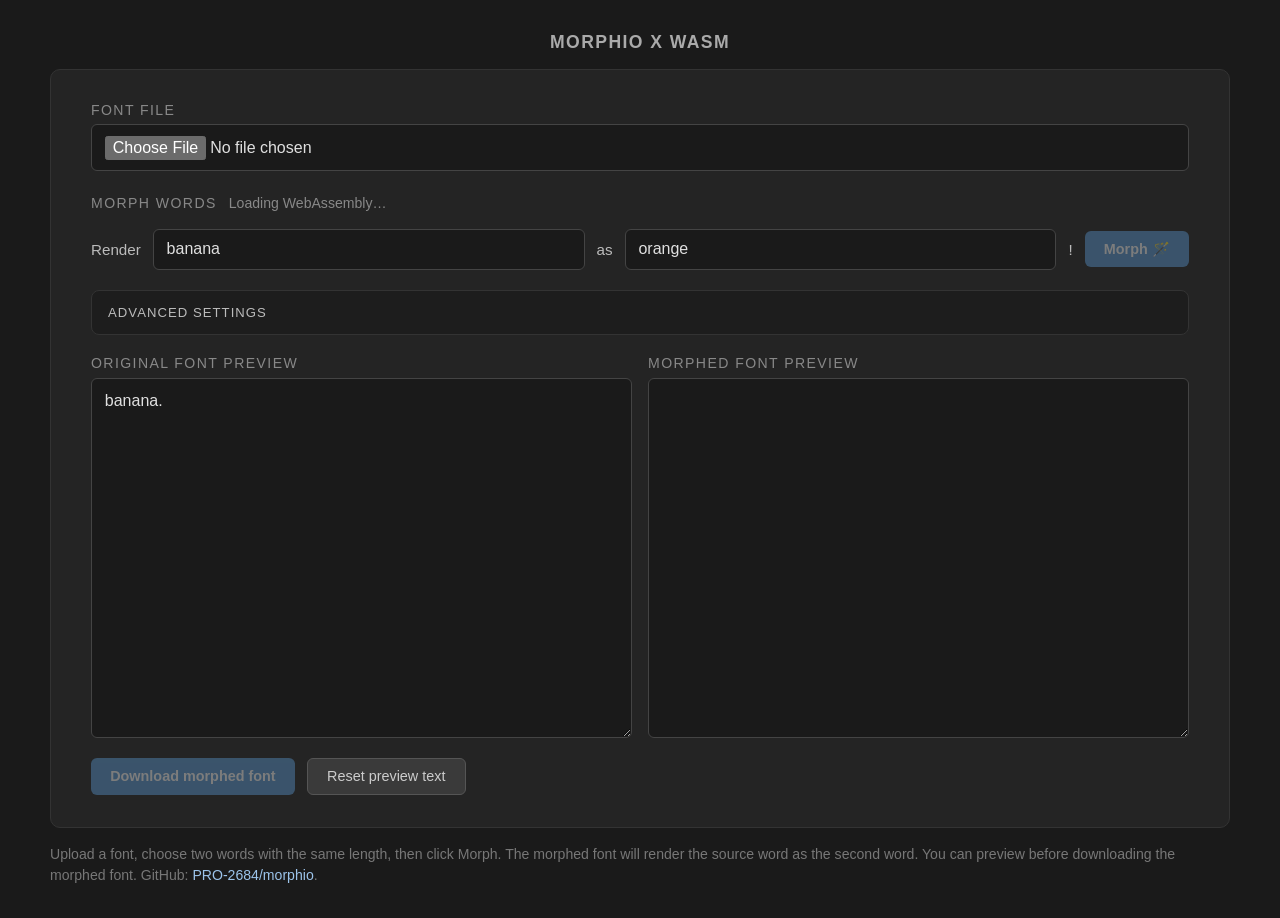
==== commit 57336e41: "feat: word_match option" ====
--- a/index.html
+++ b/index.html
@@ -54,6 +54,22 @@
                 <button id="morph-button" disabled>Morph 🪄</button>
             </div>
 
+            <details class="advanced-settings">
+                <summary>Advanced settings</summary>
+                <div class="advanced-body">
+                    <label class="checkbox-row" for="word-match">
+                        <input id="word-match" type="checkbox" checked />
+                        <span>
+                            Enable word match
+                            <small
+                                >Only morph whole-word matches instead of
+                                applying substitutions inside larger words.</small
+                            >
+                        </span>
+                    </label>
+                </div>
+            </details>
+
             <div class="output-area">
                 <div class="preview-grid">
                     <div class="preview-pane">
--- a/style.css
+++ b/style.css
@@ -143,6 +143,58 @@
     display: inline-block;
 }
 
+.advanced-settings {
+    border: 1px solid #333;
+    border-radius: 8px;
+    background: #1d1d1d;
+    overflow: hidden;
+}
+
+.advanced-settings summary {
+    cursor: pointer;
+    list-style: none;
+    padding: 0.9rem 1rem;
+    color: #bcbcbc;
+    font-size: 0.82rem;
+    text-transform: uppercase;
+    letter-spacing: 0.08em;
+}
+
+.advanced-settings summary::-webkit-details-marker {
+    display: none;
+}
+
+.advanced-settings[open] summary {
+    border-bottom: 1px solid #333;
+}
+
+.advanced-body {
+    padding: 1rem;
+}
+
+.checkbox-row {
+    display: flex;
+    gap: 0.85rem;
+    align-items: flex-start;
+    margin: 0;
+    text-transform: none;
+    letter-spacing: 0;
+    font-size: 0.96rem;
+    color: #ddd;
+}
+
+.checkbox-row input {
+    margin: auto 0.2rem;
+}
+
+.checkbox-row small {
+    display: block;
+    margin-top: 0.18rem;
+    color: #8d8d8d;
+    font-size: 0.82rem;
+    line-height: 1.45;
+}
+
 .output-area {
     display: flex;
     flex-direction: column;
